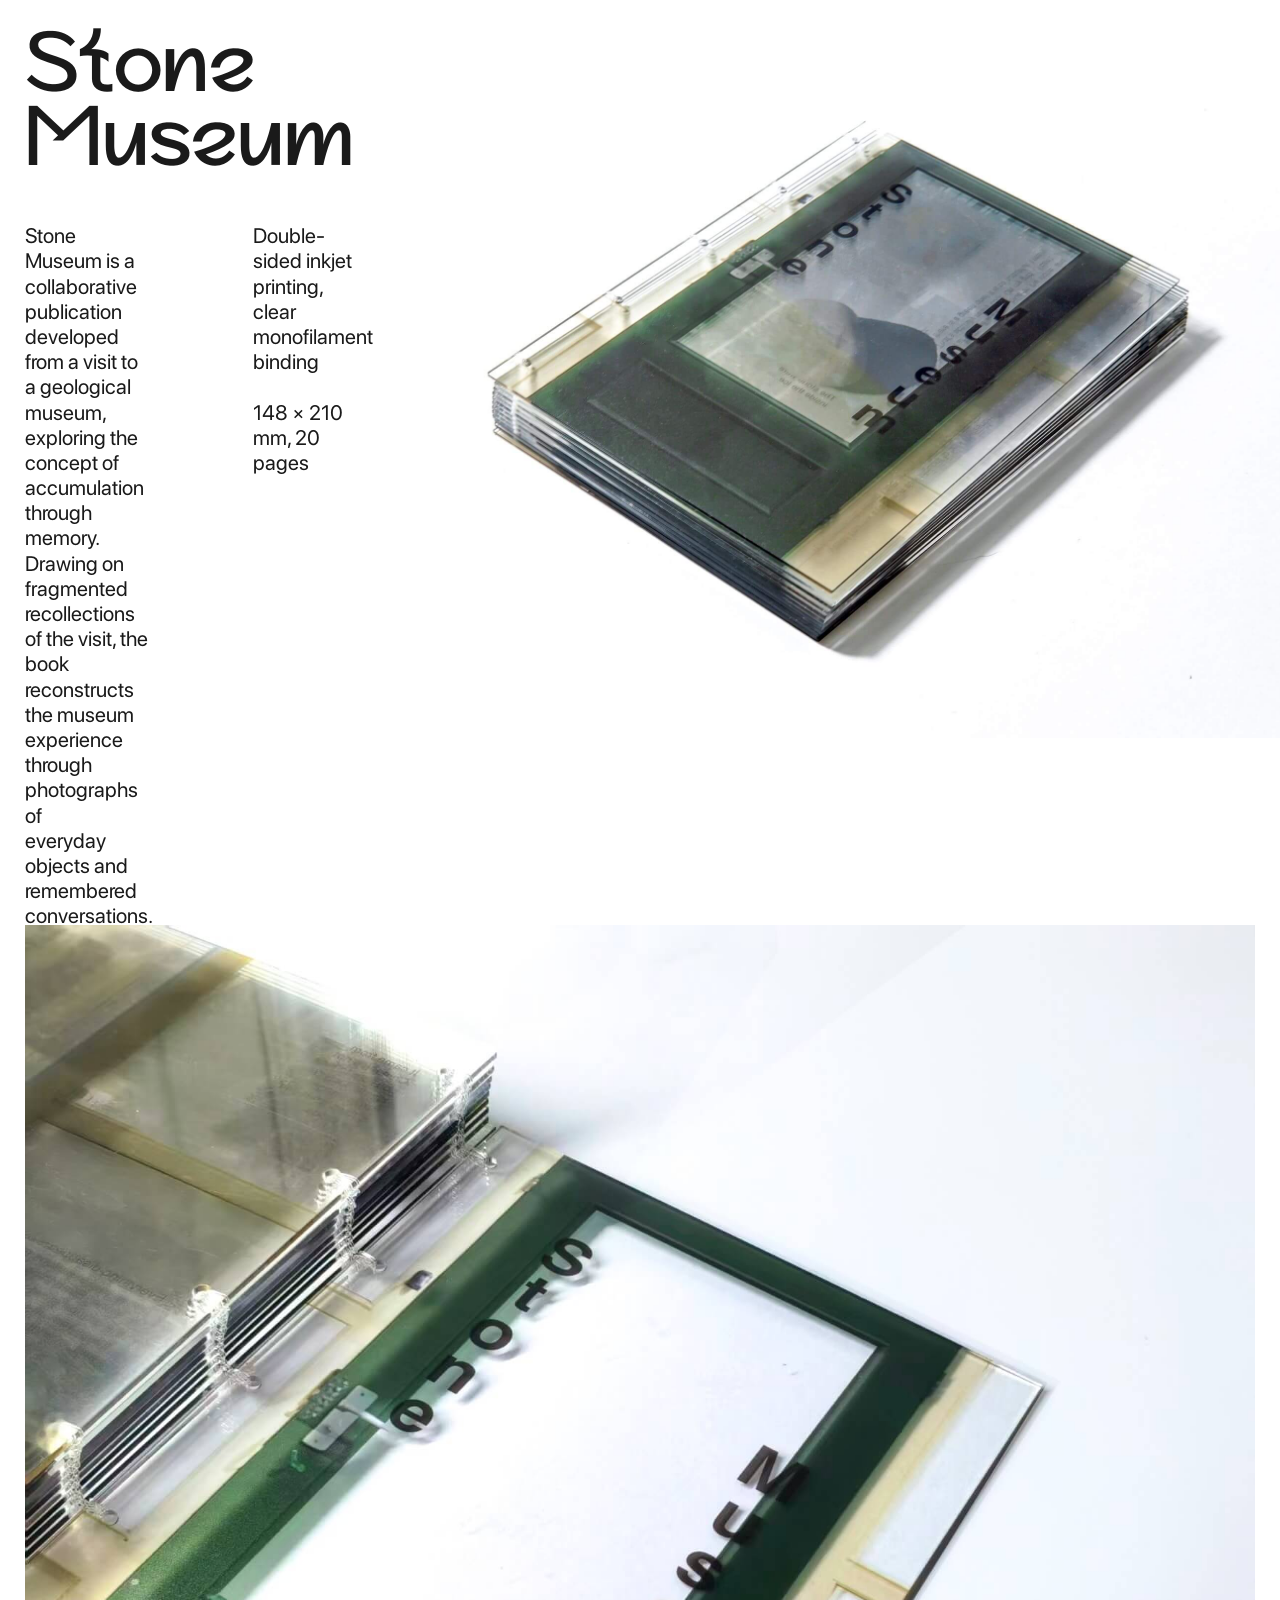
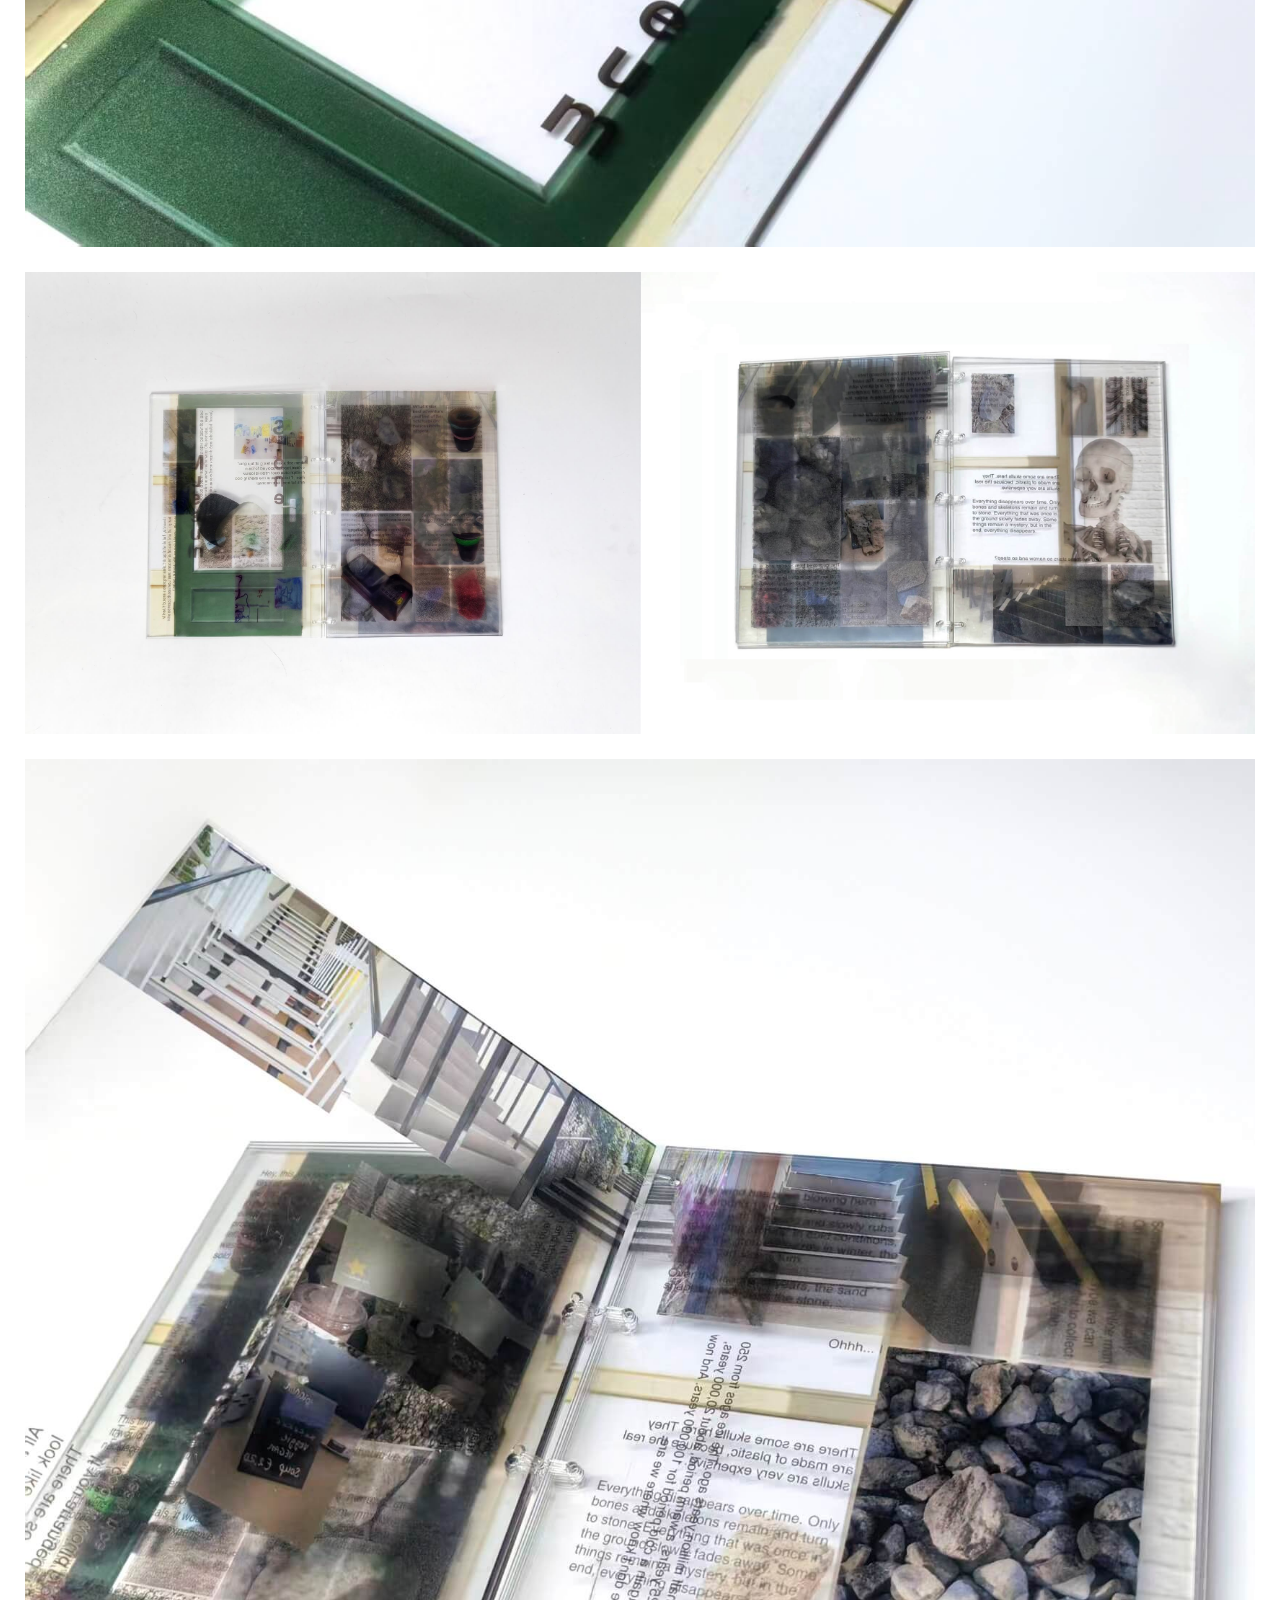
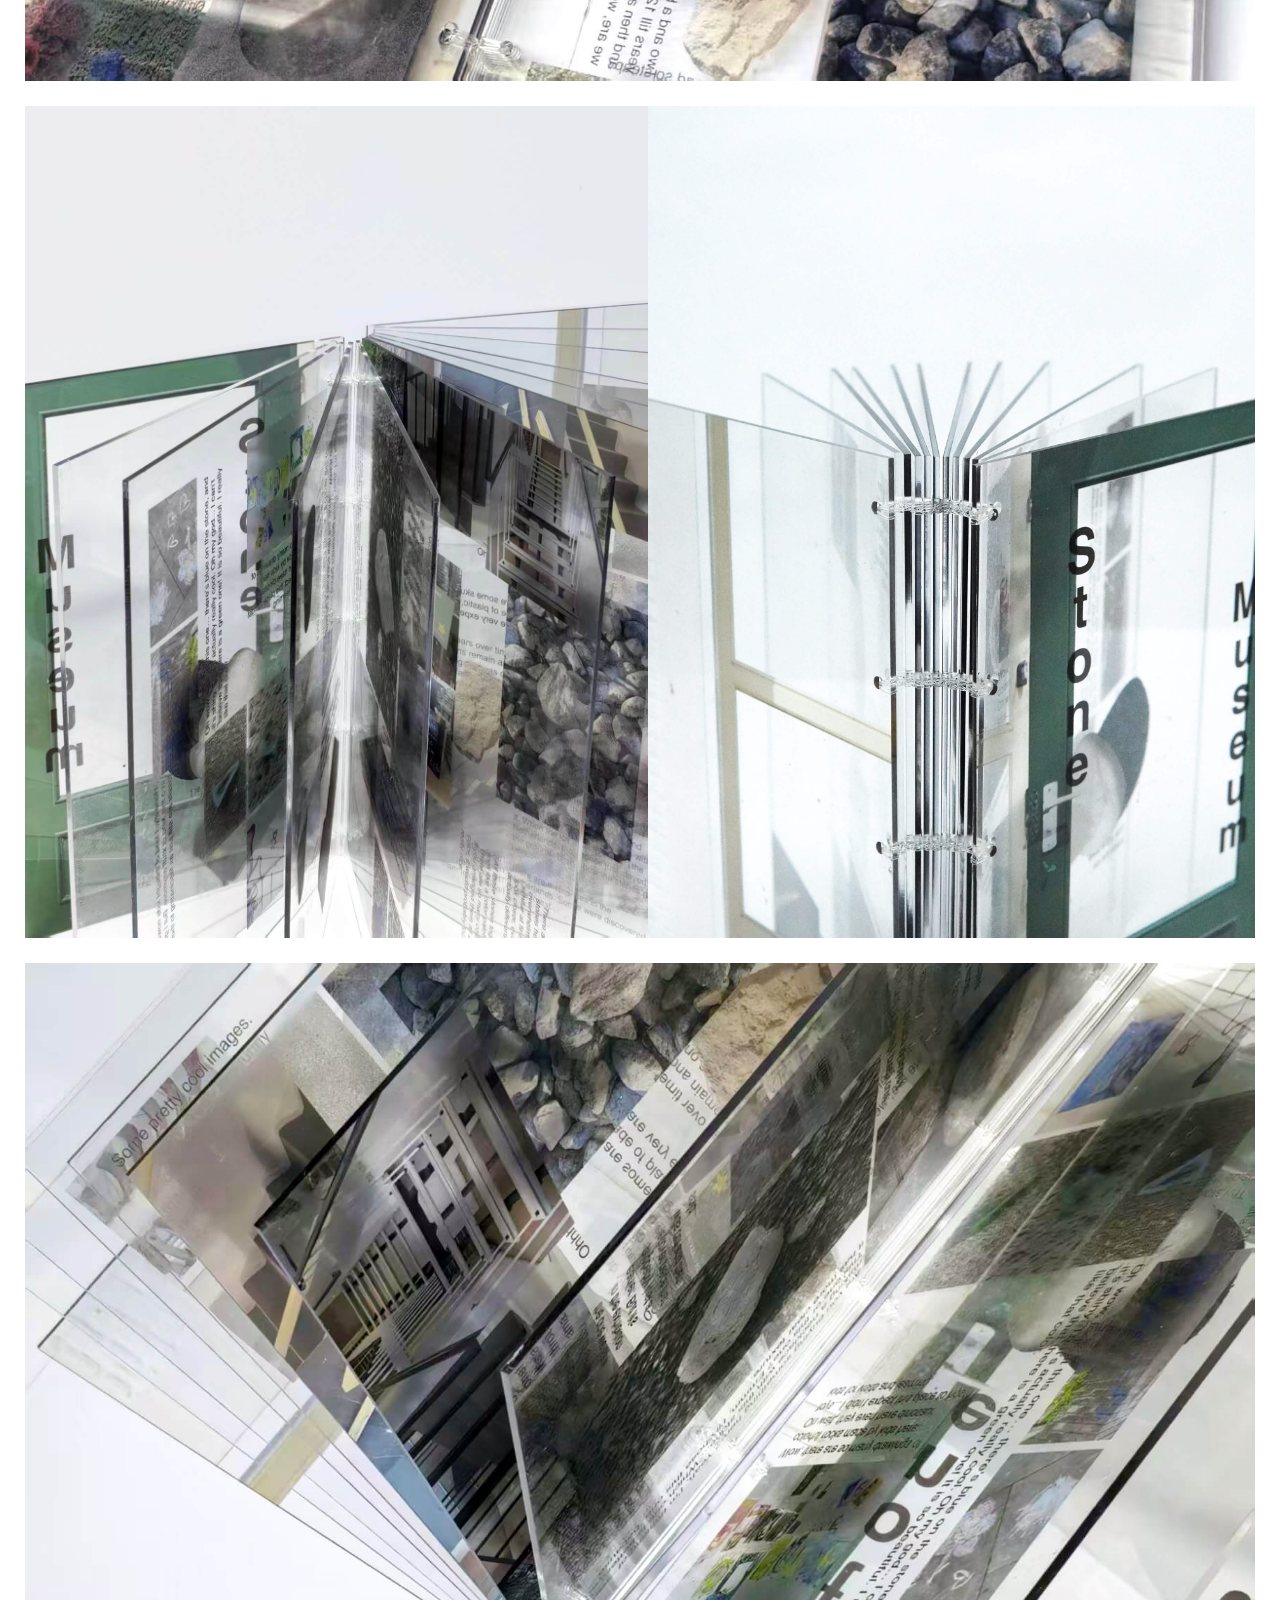
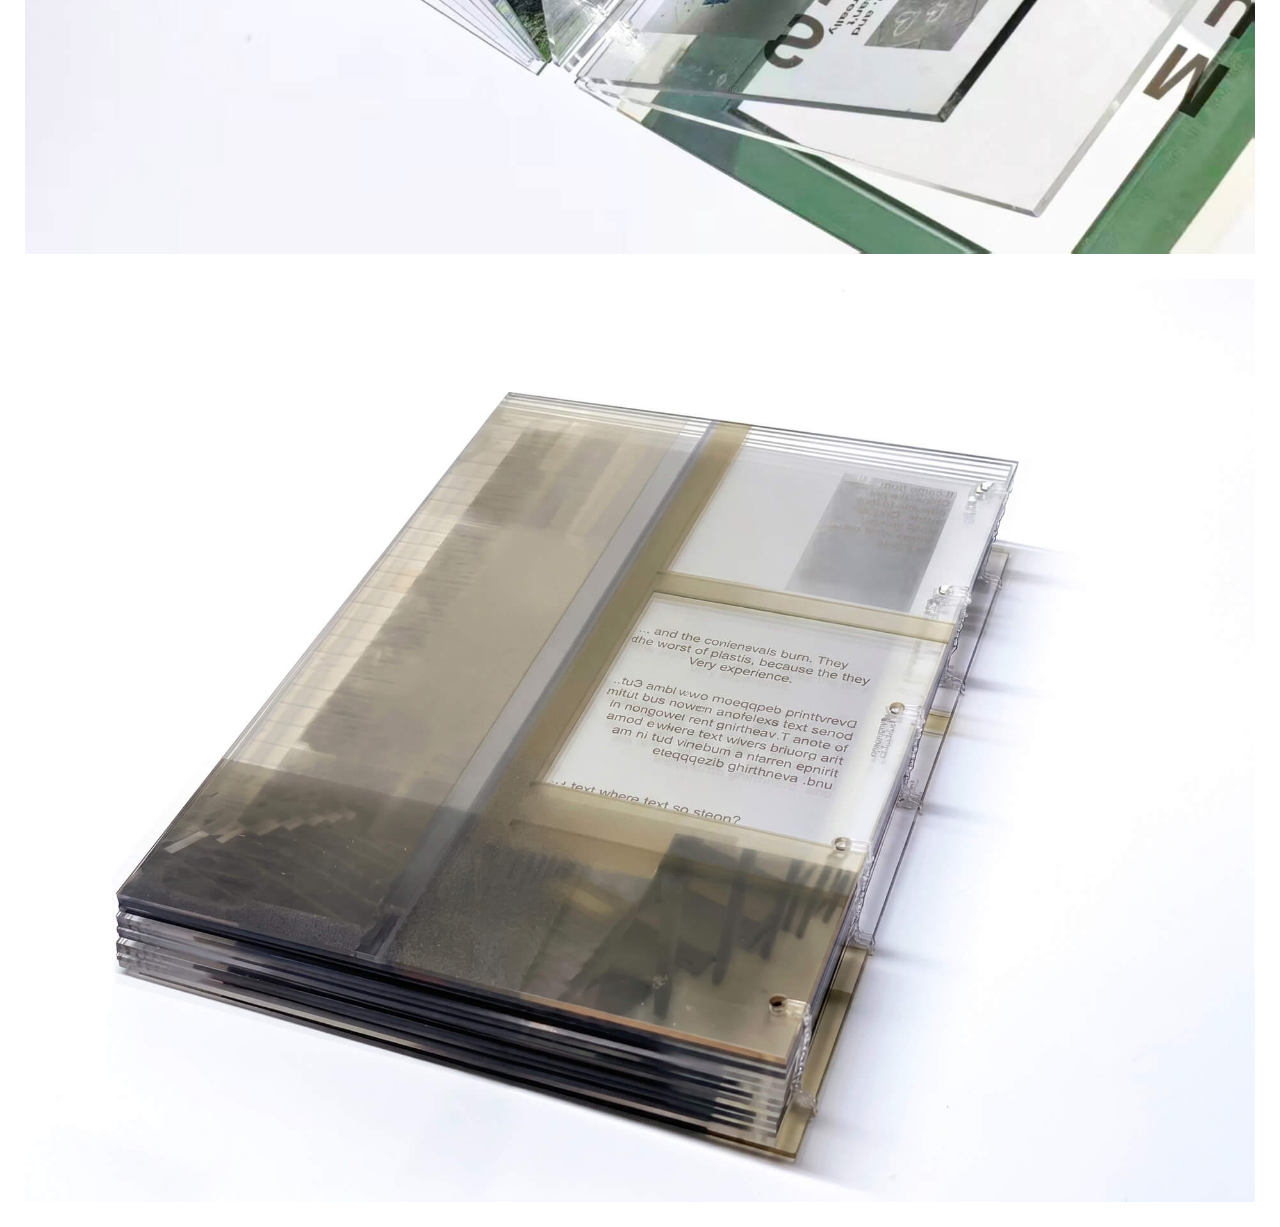
==== works-item.html @ 39dee66b "init" ====
<!DOCTYPE html>
<html lang="en">

<head>
	<meta charset="UTF-8">
	<meta name="viewport" content="width=device-width, initial-scale=1.0">
	<title>Xinyue Wan - Works Item</title>
	<link rel="stylesheet" href="styles/style.css">
	<link rel="stylesheet" href="styles/works-item.css">
</head>

<body class="work-item-page">
	<div class="work-item-info">
		<div class="work-item-top">
			<div class="work-item-main">
				<div class="work-item-name"></div>
				<div class="work-item-desc-row">
					<!-- 左侧描述 -->
					<div class="work-item-desc work-item-desc-left"></div>
					<!-- 右侧描述 -->
					<div class="work-item-desc work-item-desc-right"></div>
				</div>
			</div>
			<!-- 封面 -->
			<img class="work-item-cover" alt="">
		</div>
		<div class="work-item-meta">
			<div class="work-item-meta-spacer"></div>
			<!-- type -->
			<div class="work-item-type"></div>
			<!-- year -->
			<div class="work-item-year"></div>
		</div>
	</div>

	<div class="work-item-images"></div>

	<script>
		const workItemDataList = [
			{
				id: "stone-museum",
				name: "Stone Museum",
				type: "Publication",
				year: "2026",
				cover: "assets/images/stone_meseum/1-2.jpg",
				images: [
					["assets/images/stone_meseum/1-3.jpg"],
					["assets/images/stone_meseum/1-4.jpg", "assets/images/stone_meseum/1-5.jpg"],
					["assets/images/stone_meseum/1-6.jpg"],
					["assets/images/stone_meseum/1-1.jpg", "assets/images/stone_meseum/1-7.jpg"],
					["assets/images/stone_meseum/1-8.jpg"],
					["assets/images/stone_meseum/1-9.jpg"],
				],
				description: {
					left: `Stone Museum is a collaborative
publication developed from a visit to
a geological museum, exploring the
concept of accumulation through
memory. Drawing on fragmented
recollections of the visit, the book
reconstructs the museum
experience through photographs of
everyday objects and remembered
conversations.

The publication is made of
transparent acrylic sheets, allowing
images and texts from different
pages to overlap and accumulate. A
grid system structures the
composition, while the transparency
creates unexpected layers of
visibility and obstruction. This
interplay between order and
disorder reflects how fragments of
memory overlap and accumulate.`,
					right: `Double-sided inkjet printing,
clear monofilament binding

148 × 210 mm, 20 pages`
				}
			},
			{
				id: "writing-machines",
				name: "Writing Machines",
				type: "Publication",
				year: "2026",
				cover: "assets/images/Writing_Machines/2-2.jpg",
				images: [
					["assets/images/Writing_Machines/2-3.jpg"],
					["assets/images/Writing_Machines/2-4.jpg", "assets/images/Writing_Machines/2-5.jpg"],
					["assets/images/Writing_Machines/2-6.jpg"],
					["assets/images/Writing_Machines/2-7.jpg", "assets/images/Writing_Machines/2-8.jpg"],
					["assets/images/Writing_Machines/2-9.jpg"],
					["assets/images/Writing_Machines/2-1.jpg", "assets/images/Writing_Machines/2-10.jpg"],
				],
				description: {
					left: `Writing Machines is a publication
based on Tom McCarthy’s essay of
the same name, exploring the
shifting relationship between reality,
fiction, and reproduction. The
design draws on the perspective of
an open book viewed from an angle
on a table. This visual observation is
translated into the book’s
parallelogram form and typographic
layout, exploring the difference
between an object’s physical form
and how it is perceived.

The publication combines text with
selected photographs by Thomas
Demand, whose work examines the
relationship between constructed
images and reality. The content,
typography, and physical structure
explore how perception shapes our
understanding of what is real.`,
					right: `Digital printing,
Smyth-sewn binding

148 × 210 mm, 40 pages`
				}
			},
			{
				id: "notes",
				name: "Notes",
				type: "Publication",
				year: "2026",
				cover: "assets/images/notes/3-2.jpg",
				images: [
					["assets/images/notes/3-3.jpg"],
					["assets/images/notes/3-4.jpg", "assets/images/notes/3-5.jpg", "assets/images/notes/3-6.jpg"],
					["assets/images/notes/3-1.jpg"],
					["assets/images/notes/3-7.jpg", "assets/images/notes/3-8.jpg"],
				],
				description: {
					left: `Notes is a photographic publication
inspired by Counselling for Toads: A
Psychological Adventure, exploring
the character’s emotional changes
and psychological journey through
therapy. Through staged
photography, everyday objects, and
sticky notes, the book reconstructs
key moments from the story in a
personal, diary-like form.

Sticky notes appear throughout the
publication as fragments of
thoughts and conversations,
creating a sense of personal
reflection and everyday
record-keeping. Together, the
photographs and written elements
trace a gradual journey from
depression and self-criticism
towards self-awareness,
expression, and recovery.`,
					right: `Digital printing,
Adhesive binding

120 × 120 mm, 48 pages`
				}
			},
			{
				id: "fuhao",
				name: "、《》 ·",
				type: "Poster",
				year: "2025",
				cover: "assets/images/fuhao/4-1.jpg",
				images: [
					["assets/images/fuhao/4-2.jpg"],
					["assets/images/fuhao/4-4.jpg", "assets/images/fuhao/4-3.jpg"],
					["assets/images/fuhao/4-5.jpg"],
				],
				description: {
					left: `、《》 · is a series of three posters
based on my personal habit of
switching between Chinese and
English while typing. Focusing on
the listing comma（、）, book title
marks（《》）, and middle dot（·）,
the project explores how Chinese
punctuation marks can be used
within English text.

The posters translate this everyday
language switching into a visual
system. Red represents Chinese
and black represents English, while
mixed-language examples
demonstrate how each punctuation
mark functions in an English
context. Through examples, short
explanations, and a keyboard
language-switch symbol, the
posters visualise the movement
between two linguistic systems.`,
					right: `Inkjet printing,

594 × 841 mm, set of 3`
				}
			},
			{
				id: "pane2k",
				name: "PANE2K",
				type: "Type Design",
				year: "2026",
				cover: "assets/images/PANE2K/5-2.jpg",
				images: [
					["assets/images/PANE2K/5-1.jpg"],
					["assets/images/PANE2K/5-3.jpg", "assets/images/PANE2K/5-4.jpg"],
					["assets/images/PANE2K/5-5.jpg"],
					["assets/images/PANE2K/5-6.png"],
					["assets/images/PANE2K/PANE2K.mp4"]
				],
				description: {
					left: `PANE2K is an experimental modular
typeface inspired by the concrete
window screens from my childhood.
Drawing on their geometric patterns
and structures, the project develops
a type system built from square
modules within rectangular frames.
Each letter is constructed according
to its symmetry, using reflection and
rotation, while the letterforms
emerge through negative space,
echoing the effect of light passing
through the original screens.

Frosted acrylic blocks imitate brick
construction, allowing the
letterforms to be assembled and
rearranged through play. An
animation illustrates the
development of the typeface, from
its architectural inspiration to the
final design.`,
					right: `Glyphs 3, After Effects
Frosted Acrylic

36 acrylic blocks: 12 × 12 cm,
12 × 24 cm, 24 × 24 cm
Animation: 52 seconds`
				}
			},
			{
				id: "written-remains",
				name: "Written Remains",
				type: "Mixed Media",
				year: "2026",
				cover: "assets/images/Written_Remains/6-2.jpg",
				images: [
					["assets/images/Written_Remains/6-1.jpg"],
					["assets/images/Written_Remains/6-3.jpg", "assets/images/Written_Remains/6-4.jpg"],
					["assets/images/Written_Remains/6-5.jpg"],
					["assets/images/Written_Remains/6-6.jpg"],
				],
				description: {
					left: `Written Remains explores the
physical and sensory qualities of
handwriting in an age of digital
communication. While digital text
can be easily copied and
standardised, handwriting
preserves individual traces of
movement, time, and effort. The
project examines these marks as
records of human presence and the
physical act of writing.

Through laser engraving, hand
engraving, and material
experiments, these traces are
translated into four acrylic panels.
<div id="sound">Sound</div> and scent further extend the
sensory experience of writing. The
work functions as a time capsule,
preserving the physical marks and
sensations of handwriting in an
increasingly digital world.`,
					right: `Laser Engraving, Hand
Engraving, Sound Recording

Acrylic, Graphite Powder, Ink,
Paper Fragments

297 × 210mm, set of 4`
				}
			}
		]
		// 根据 URL 中的 id 渲染对应作品信息
		const id = new URLSearchParams(location.search).get("id");
		const workItem = workItemDataList.find((item) => item.id == id) || workItemDataList[0];

		let winDom = document.querySelector(".work-item-name");
		winDom.textContent = workItem.name;
		if (id == "fuhao") {
			winDom.style.lineHeight = "1";
			winDom.style.fontFamily = "PingFang SC";
		}

		let wicDom = document.querySelector(".work-item-cover");
		wicDom.src = workItem.cover;
		wicDom.alt = workItem.name;

		document.querySelector(".work-item-type").textContent = workItem.type;
		document.querySelector(".work-item-year").textContent = workItem.year;
		document.querySelector(".work-item-desc-left").innerHTML = workItem.description.left;
		document.querySelector(".work-item-desc-right").innerHTML = workItem.description.right;
		document.title = `Xinyue Wan - ${workItem.name}`;

		// 按 images 数组逐行渲染图片/视频
		const imagesDom = document.querySelector(".work-item-images");
		workItem.images.forEach((row) => {
			const rowDom = document.createElement("div");
			rowDom.className = "work-item-image-row";
			const isSingle = row.length === 1;
			rowDom.classList.add(isSingle ? "single" : "multi");

			row.forEach((src) => {
				const isVideo = /\.(mp4|mov|webm)$/i.test(src);
				const mediaDom = document.createElement(isVideo ? "video" : "img");

				if (isVideo) {
					mediaDom.src = src;
					mediaDom.autoplay = true;
					mediaDom.loop = true;
					mediaDom.muted = true;
					mediaDom.playsInline = true;
					// 点击切换暂停/播放
					mediaDom.addEventListener("click", () => {
						if (mediaDom.paused) {
							mediaDom.play();
						} else {
							mediaDom.pause();
						}
					});
				} else {
					mediaDom.alt = workItem.name;
					if (!isSingle) {
						// 等高排列：按宽高比分配宽度
						mediaDom.addEventListener("load", () => {
							mediaDom.style.flexGrow = mediaDom.naturalWidth / mediaDom.naturalHeight;
						});
					}
					mediaDom.src = src;
				}

				rowDom.appendChild(mediaDom);
			});

			imagesDom.appendChild(rowDom);
		});

		// 点击 #sound 播放/暂停音频
		const soundDom = document.querySelector("#sound");
		if (soundDom) {
			const soundAudio = new Audio("assets/images/Written_Remains/sound.m4a");
			soundDom.addEventListener("click", () => {
				if (soundAudio.paused) {
					soundAudio.play();
				} else {
					soundAudio.pause();
				}
			});
		}
	</script>
</body>

</html>
---- styles/style.css ----
@font-face {
  font-family: "Gebuk";
  src: url("../assets/fonts/gebuk-regular.otf") format("opentype");
  font-display: swap;
}

@font-face {
  font-family: "PingFang SC";
  src: url("../assets/fonts/PingFang/PingFangSC-Regular.otf") format("opentype");
  font-display: swap;
}

@font-face {
  font-family: "SF Pro";
  src: url("../assets/fonts/SfproRegular.OTF") format("opentype");
  font-display: swap;
}

* {
  margin: 0;
  padding: 0;
  box-sizing: border-box;
}

a {
  color: rgb(26, 26, 26);
  text-decoration: none;
}

a:hover {
  color: rgb(179, 179, 179);
  cursor: pointer;
}

body {
  font-family: "SF Pro", "PingFang SC", sans-serif;
  font-size: 21px;
  line-height: 25.2px;
  color: rgb(26, 26, 26);
}

.container {
  height: 100vh;
  display: flex;
  flex-direction: column;
  align-items: flex-start;
  justify-content: space-between;
  padding: 25px;
}

header {
  display: flex;
  align-items: flex-start;
  width: 100%;
  font-family: "Gebuk";
}

.name {
  font-size: 110px;
  line-height: 0.7;
  width: 44%;
  font-family: "Gebuk";
}
---- styles/works-item.css ----
.work-item-page {
  padding: 25px;
}

.work-item-info {
  height: 100vh;
  padding-bottom: 25px;
  display: flex;
  flex-direction: column;
}

.work-item-top {
  display: flex;
  flex: 1;
  align-items: flex-start;
}

.work-item-main {
  flex: 1;
}

.work-item-desc-row {
  display: flex;
}

.work-item-desc-left {
  margin-right: 100px;
}

.work-item-cover {
  width: 950px;
}

.work-item-meta {
  display: flex;
}

.work-item-meta-spacer {
  width: 50%;
}

.work-item-type {
  flex: 1;
}

.work-item-name {
  font-family: "Gebuk";
  font-size: 95px;
  line-height: 0.78;
  margin-bottom: 50px;
}

/* 保留 description 字符串中的换行 */
.work-item-desc {
  white-space: pre-line;
}

/* 作品图集：每个数组为一行，行间距 25px */
.work-item-images {
  display: flex;
  flex-direction: column;
  gap: 25px;
}

.work-item-image-row {
  display: flex;
  align-items: flex-start;
}

.work-item-image-row img,
.work-item-image-row video {
  display: block;
}

/* 单张图片或视频：占满宽度，高度按原始比例 */
.work-item-image-row.single>img,
.work-item-image-row.single>video {
  width: 100%;
  height: auto;
}

/* 多张图片：flex-grow 由脚本设为宽高比，实现等高、按比例铺满整行且无间隙 */
.work-item-image-row.multi>img {
  flex-basis: 0;
  flex-grow: 1;
  flex-shrink: 1;
  min-width: 0;
  height: auto;
}

#sound {
  display: inline-block;
  transition: transform 0.3s ease;
}

#sound:hover {
  color: rgb(179, 179, 179);
  cursor: pointer;
  transform: rotate(-10deg);
  text-decoration: underline;
}

.work-item-image-row video {
  cursor: pointer;
}
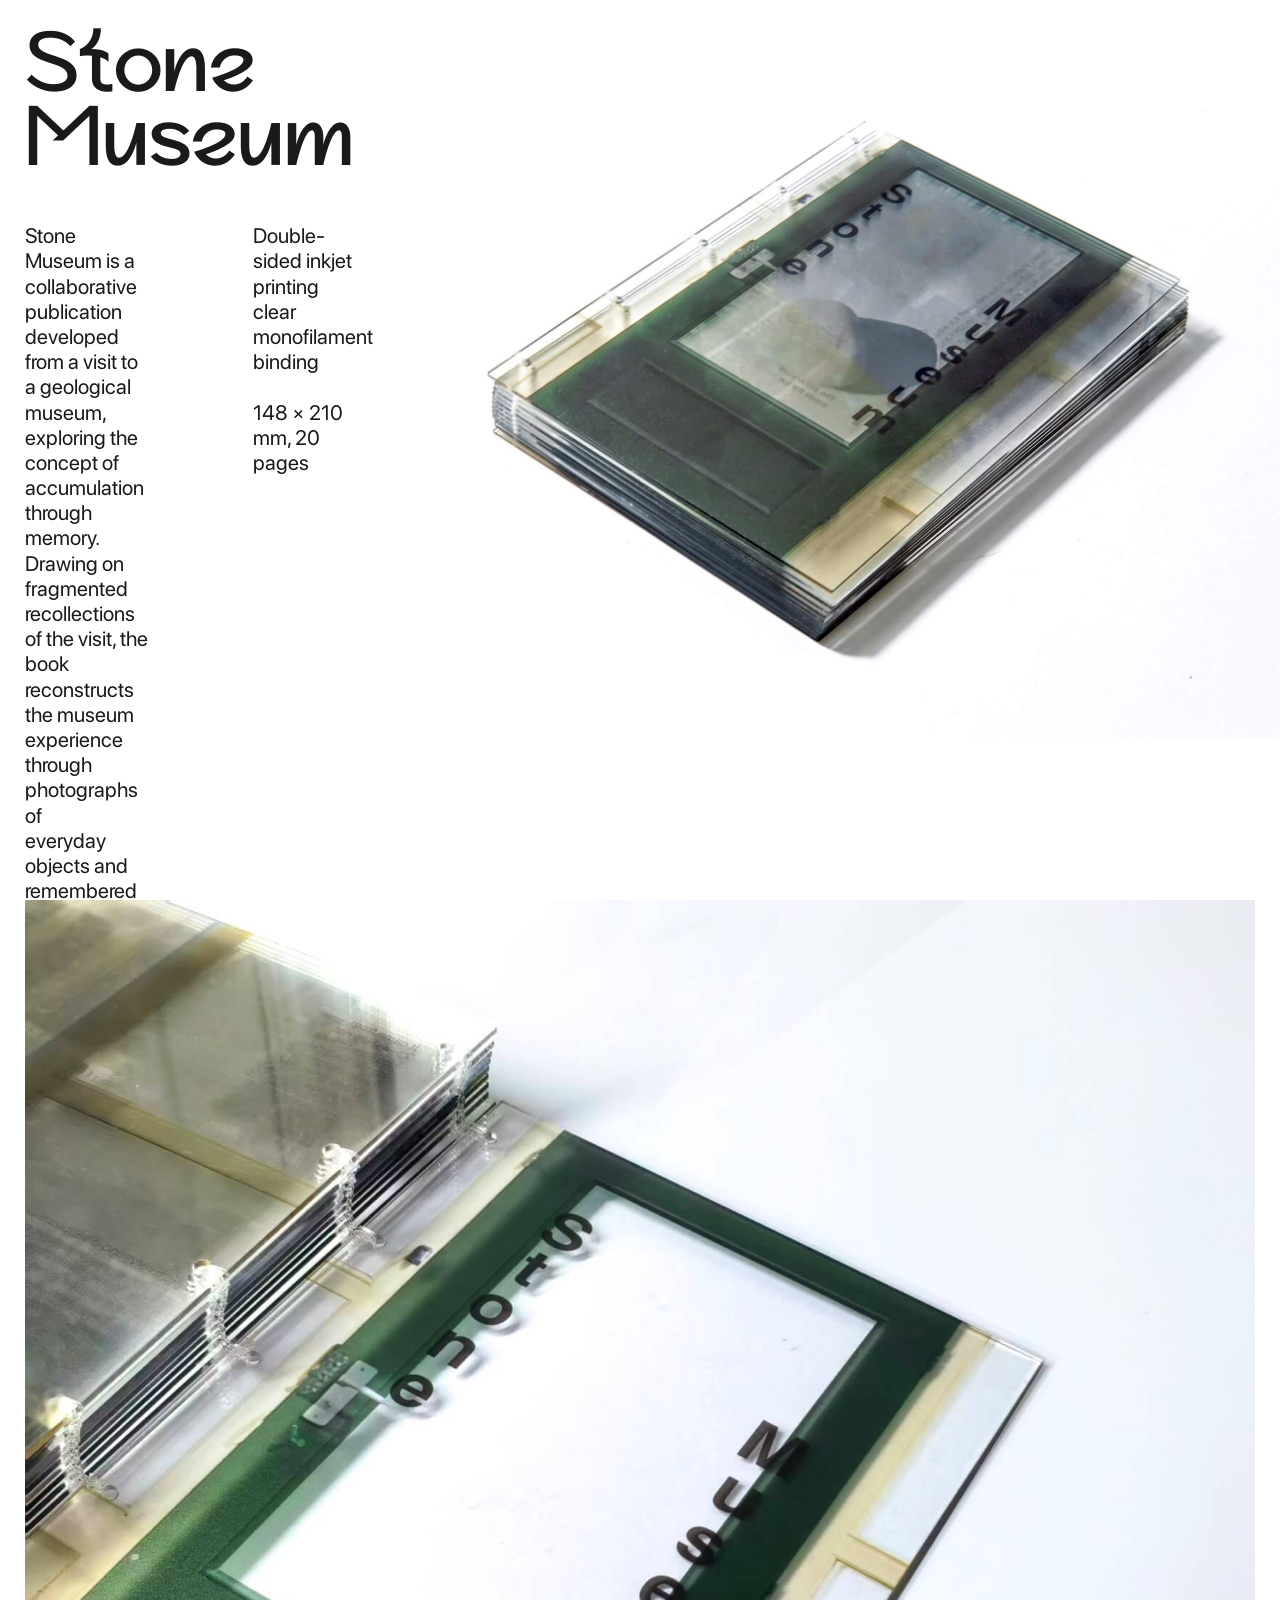
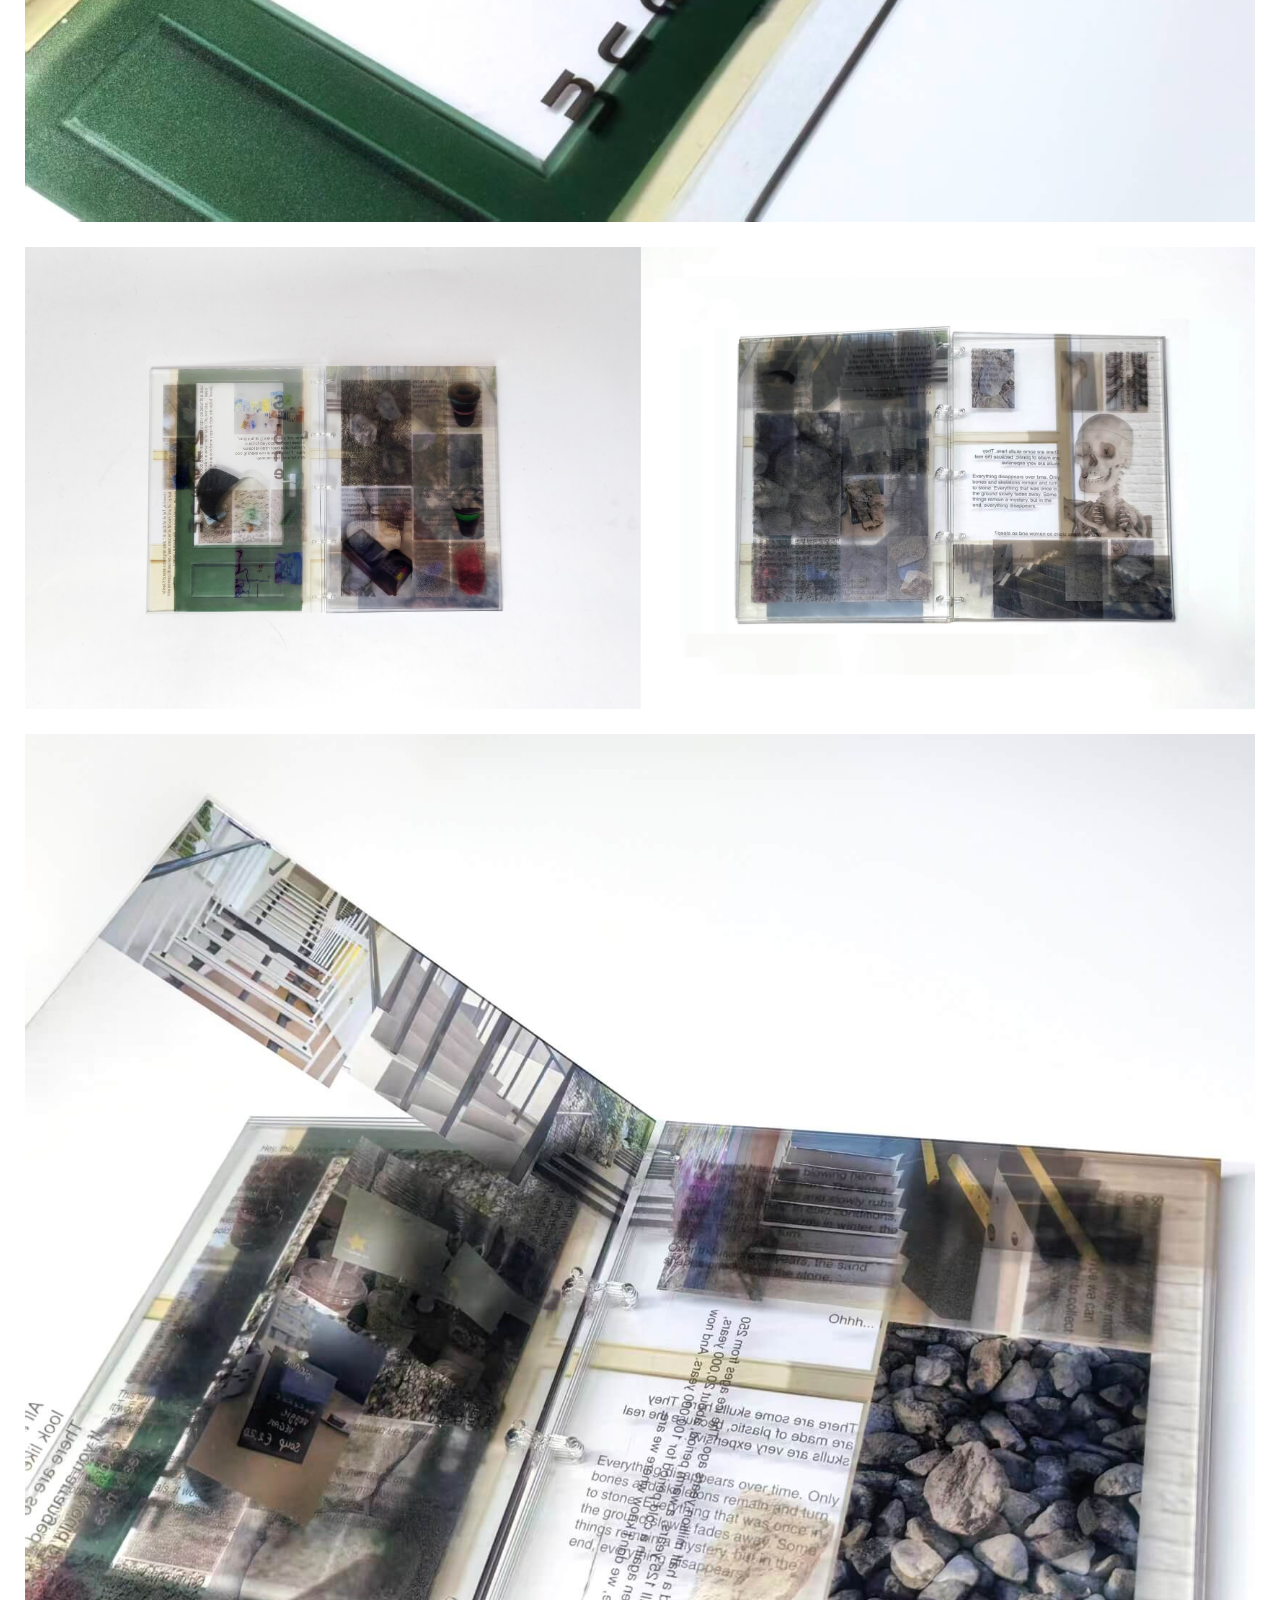
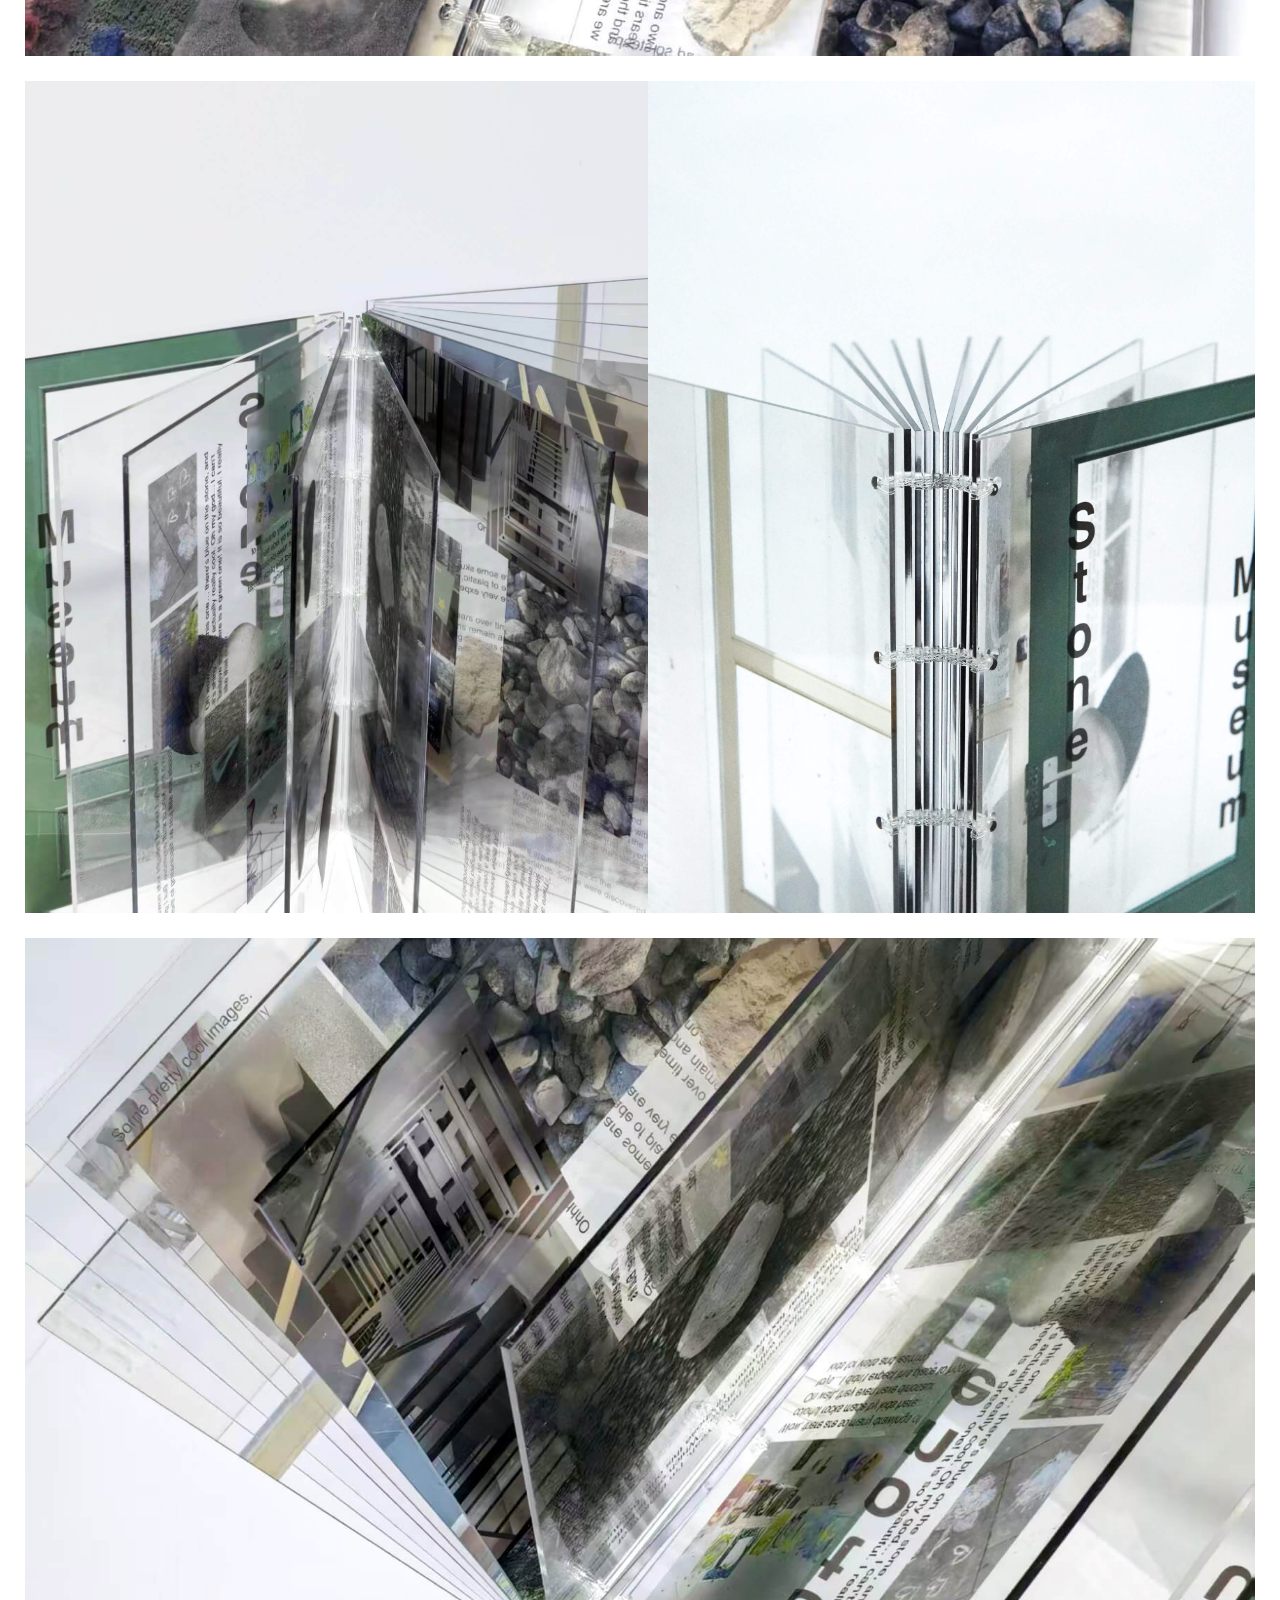
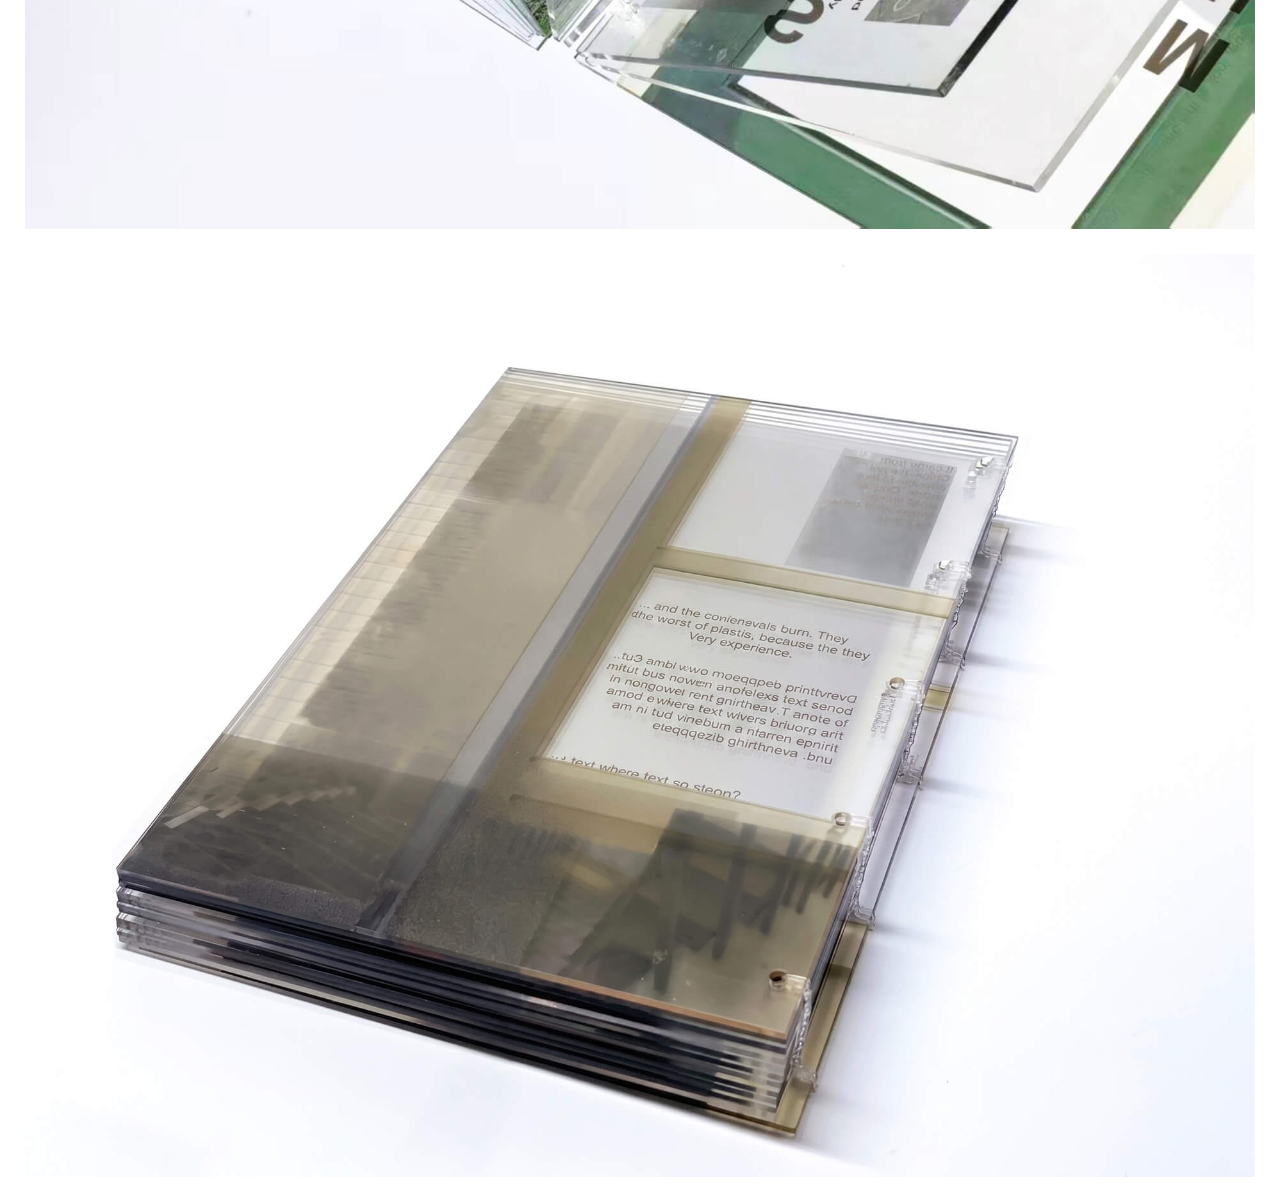
==== commit 518b82a2: "1" ====
--- a/works-item.html
+++ b/works-item.html
@@ -74,7 +74,7 @@
 interplay between order and
 disorder reflects how fragments of
 memory overlap and accumulate.`,
-					right: `Double-sided inkjet printing,
+					right: `Double-sided inkjet printing
 clear monofilament binding
 
 148 × 210 mm, 20 pages`
@@ -117,7 +117,7 @@
 typography, and physical structure
 explore how perception shapes our
 understanding of what is real.`,
-					right: `Digital printing,
+					right: `Digital printing
 Smyth-sewn binding
 
 148 × 210 mm, 40 pages`
@@ -158,7 +158,7 @@
 depression and self-criticism
 towards self-awareness,
 expression, and recovery.`,
-					right: `Digital printing,
+					right: `Digital printing
 Adhesive binding
 
 120 × 120 mm, 48 pages`
@@ -198,7 +198,7 @@
 language-switch symbol, the
 posters visualise the movement
 between two linguistic systems.`,
-					right: `Inkjet printing,
+					right: `Inkjet printing
 
 594 × 841 mm, set of 3`
 				}
@@ -214,7 +214,7 @@
 					["assets/images/PANE2K/5-3.jpg", "assets/images/PANE2K/5-4.jpg"],
 					["assets/images/PANE2K/5-5.jpg"],
 					["assets/images/PANE2K/5-6.png"],
-					["assets/images/PANE2K/PANE2K.mp4"]
+					["https://player.vimeo.com/video/1195164207?h=a60b1e4dc5"]
 				],
 				description: {
 					left: `PANE2K is an experimental modular
@@ -322,10 +322,21 @@
 			rowDom.classList.add(isSingle ? "single" : "multi");
 
 			row.forEach((src) => {
+				const isVimeo = /player\.vimeo\.com/i.test(src);
 				const isVideo = /\.(mp4|mov|webm)$/i.test(src);
-				const mediaDom = document.createElement(isVideo ? "video" : "img");
-
-				if (isVideo) {
+				let mediaDom;
+
+				if (isVimeo) {
+					// Vimeo 播放器
+					mediaDom = document.createElement("iframe");
+					mediaDom.src = src;
+					mediaDom.title = workItem.name;
+					mediaDom.frameBorder = "0";
+					mediaDom.referrerPolicy = "strict-origin-when-cross-origin";
+					mediaDom.allow = "autoplay; fullscreen; picture-in-picture; clipboard-write; encrypted-media; web-share";
+					mediaDom.allowFullscreen = true;
+				} else if (isVideo) {
+					mediaDom = document.createElement("video");
 					mediaDom.src = src;
 					mediaDom.autoplay = true;
 					mediaDom.loop = true;
@@ -340,6 +351,7 @@
 						}
 					});
 				} else {
+					mediaDom = document.createElement("img");
 					mediaDom.alt = workItem.name;
 					if (!isSingle) {
 						// 等高排列：按宽高比分配宽度
--- a/styles/works-item.css
+++ b/styles/works-item.css
@@ -3,8 +3,7 @@
 }
 
 .work-item-info {
-  height: 100vh;
-  padding-bottom: 25px;
+  height: calc(100vh - 50px);
   display: flex;
   flex-direction: column;
 }
@@ -60,6 +59,7 @@
   display: flex;
   flex-direction: column;
   gap: 25px;
+  margin-top: 25px;
 }
 
 .work-item-image-row {
@@ -79,6 +79,14 @@
   height: auto;
 }
 
+/* Vimeo 播放器：占满宽度，按 16:9 比例自适应高度 */
+.work-item-image-row.single>iframe {
+  width: 100%;
+  aspect-ratio: 16 / 9;
+  border: 0;
+  display: block;
+}
+
 /* 多张图片：flex-grow 由脚本设为宽高比，实现等高、按比例铺满整行且无间隙 */
 .work-item-image-row.multi>img {
   flex-basis: 0;
@@ -91,13 +99,13 @@
 #sound {
   display: inline-block;
   transition: transform 0.3s ease;
+  text-decoration: underline;
 }
 
 #sound:hover {
   color: rgb(179, 179, 179);
   cursor: pointer;
   transform: rotate(-10deg);
-  text-decoration: underline;
 }
 
 .work-item-image-row video {
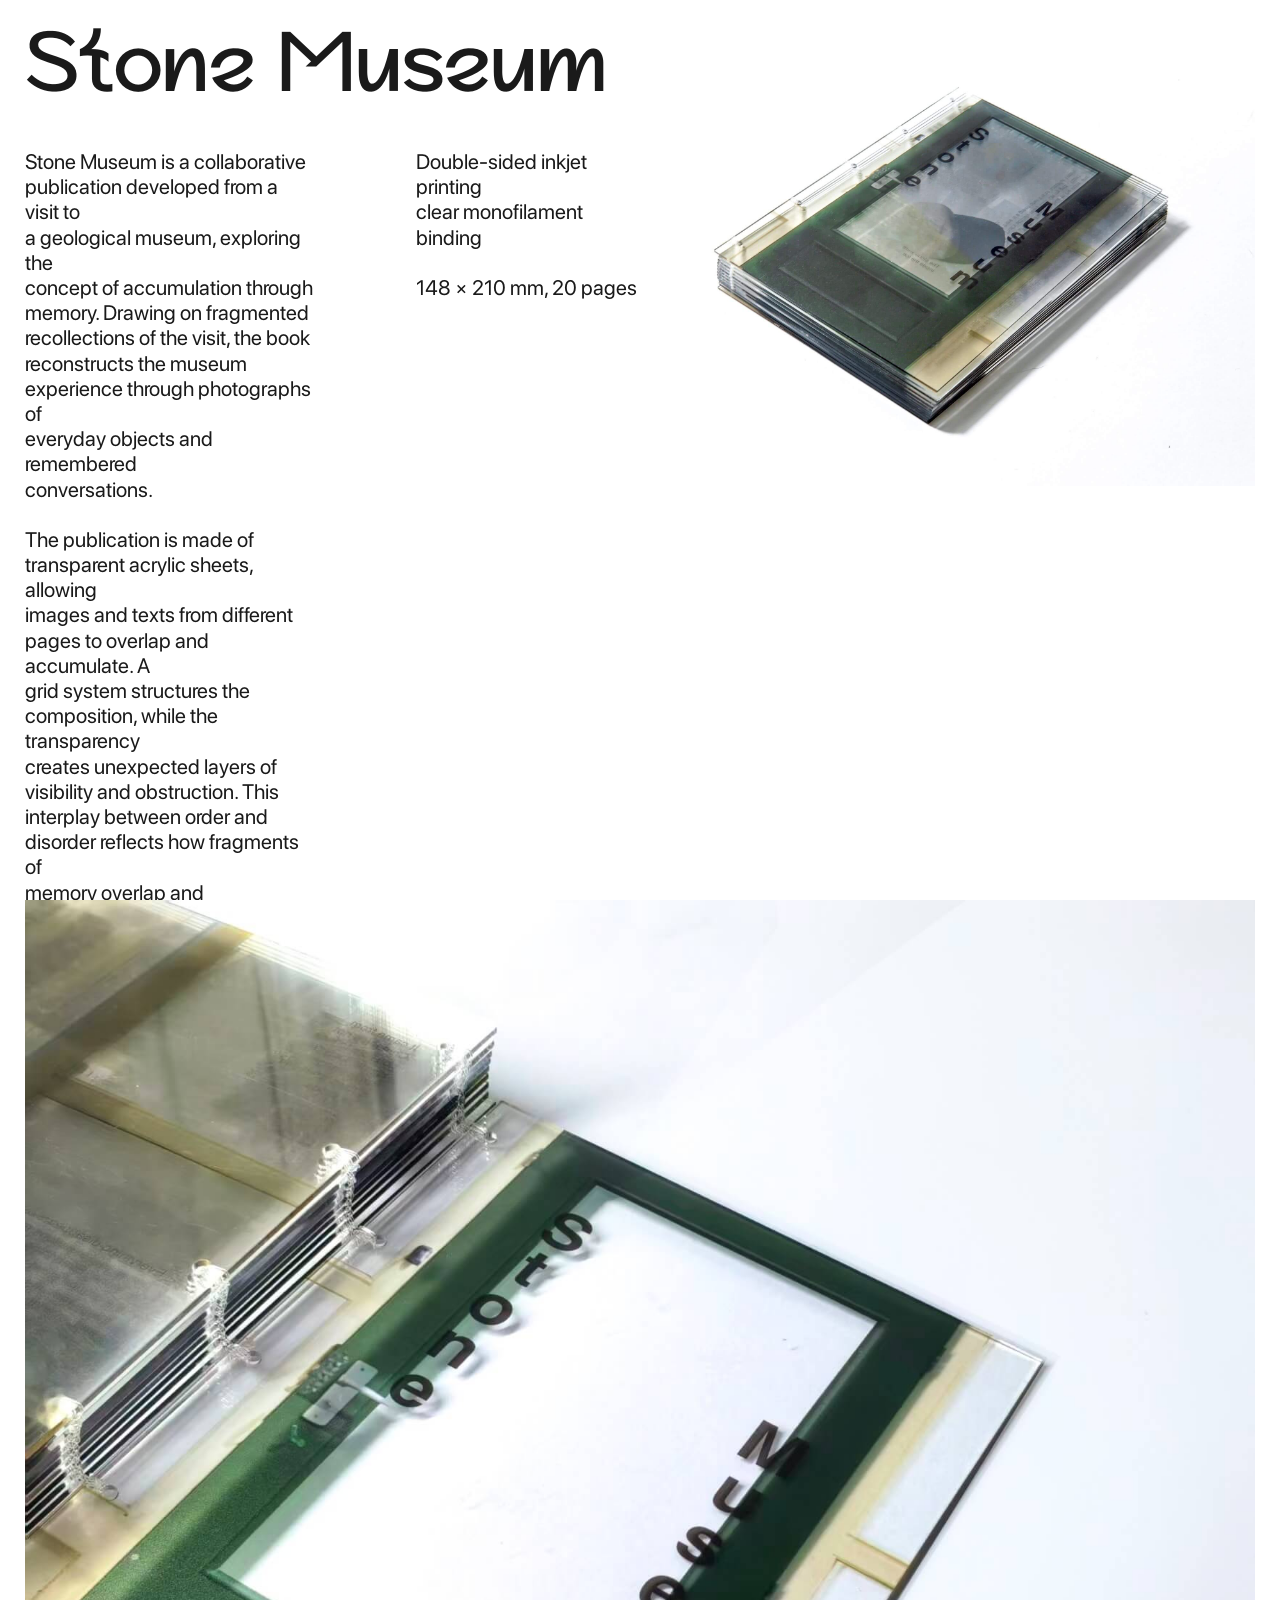
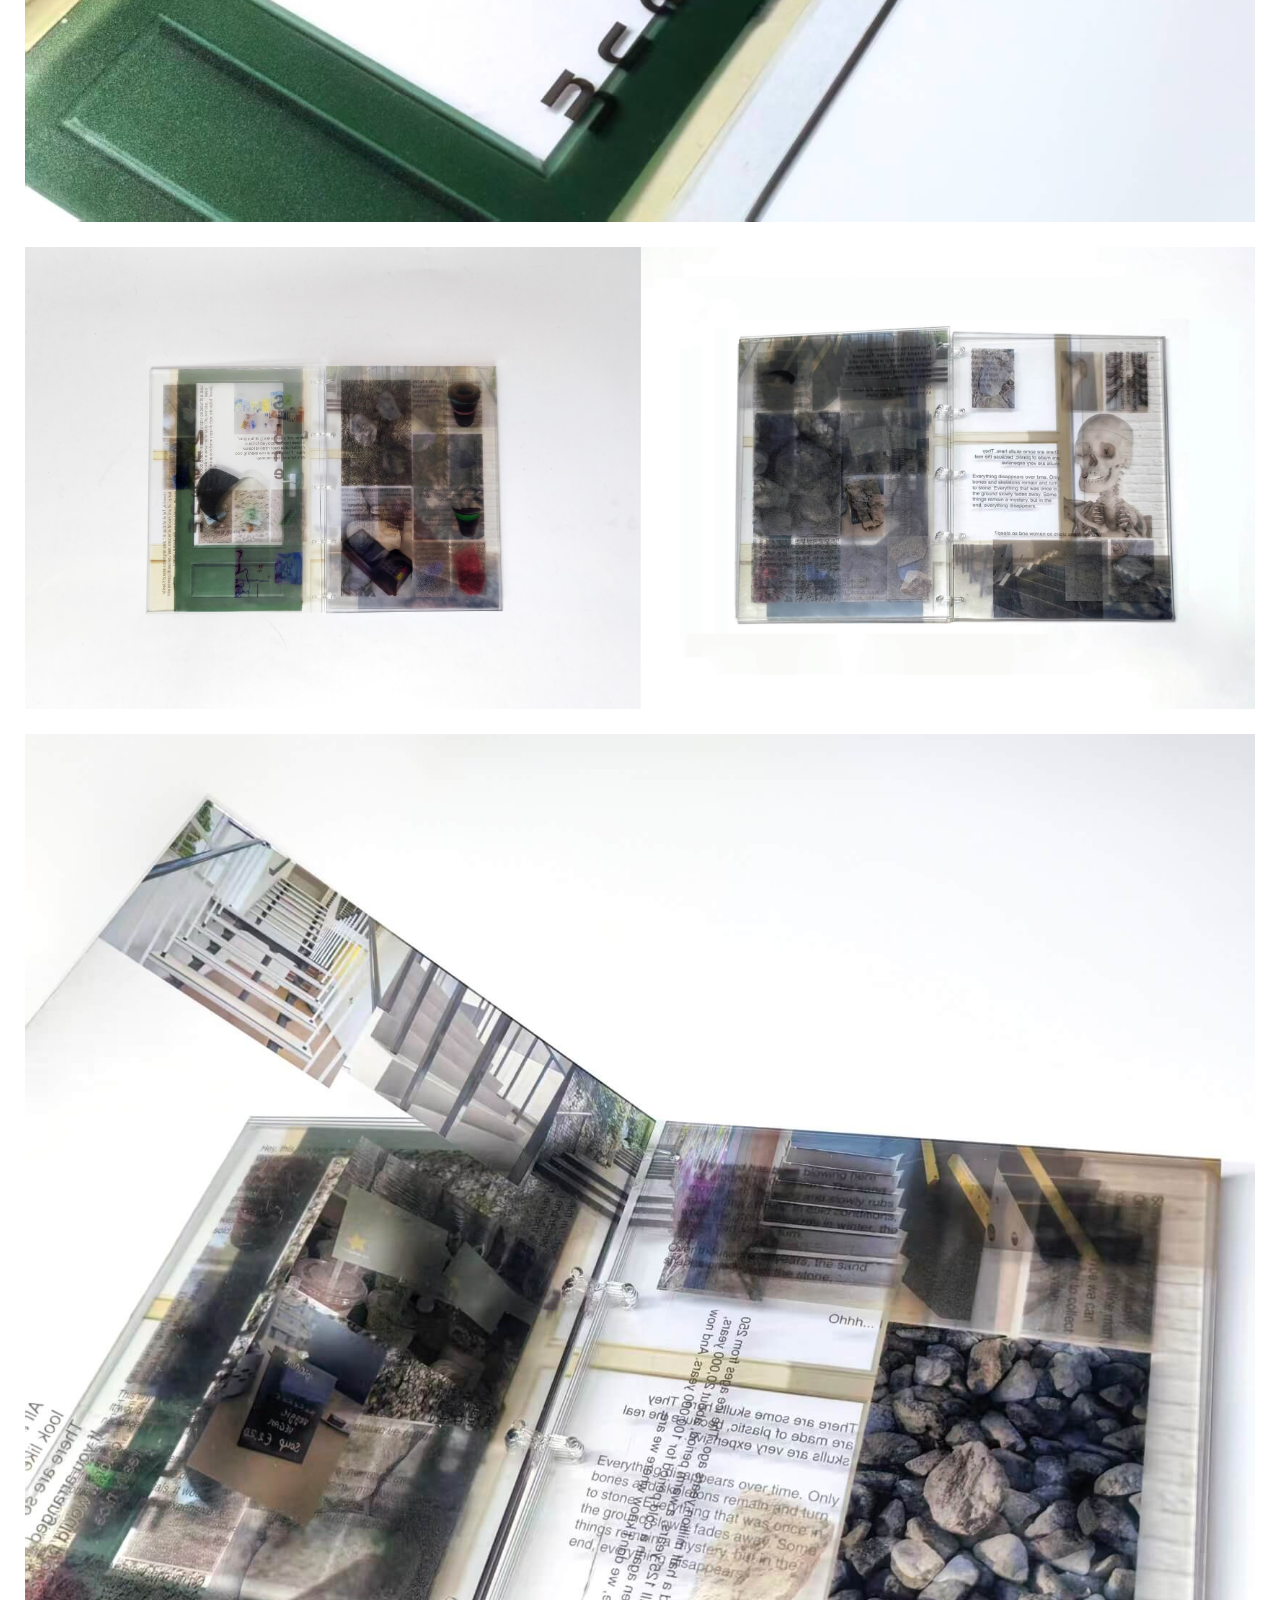
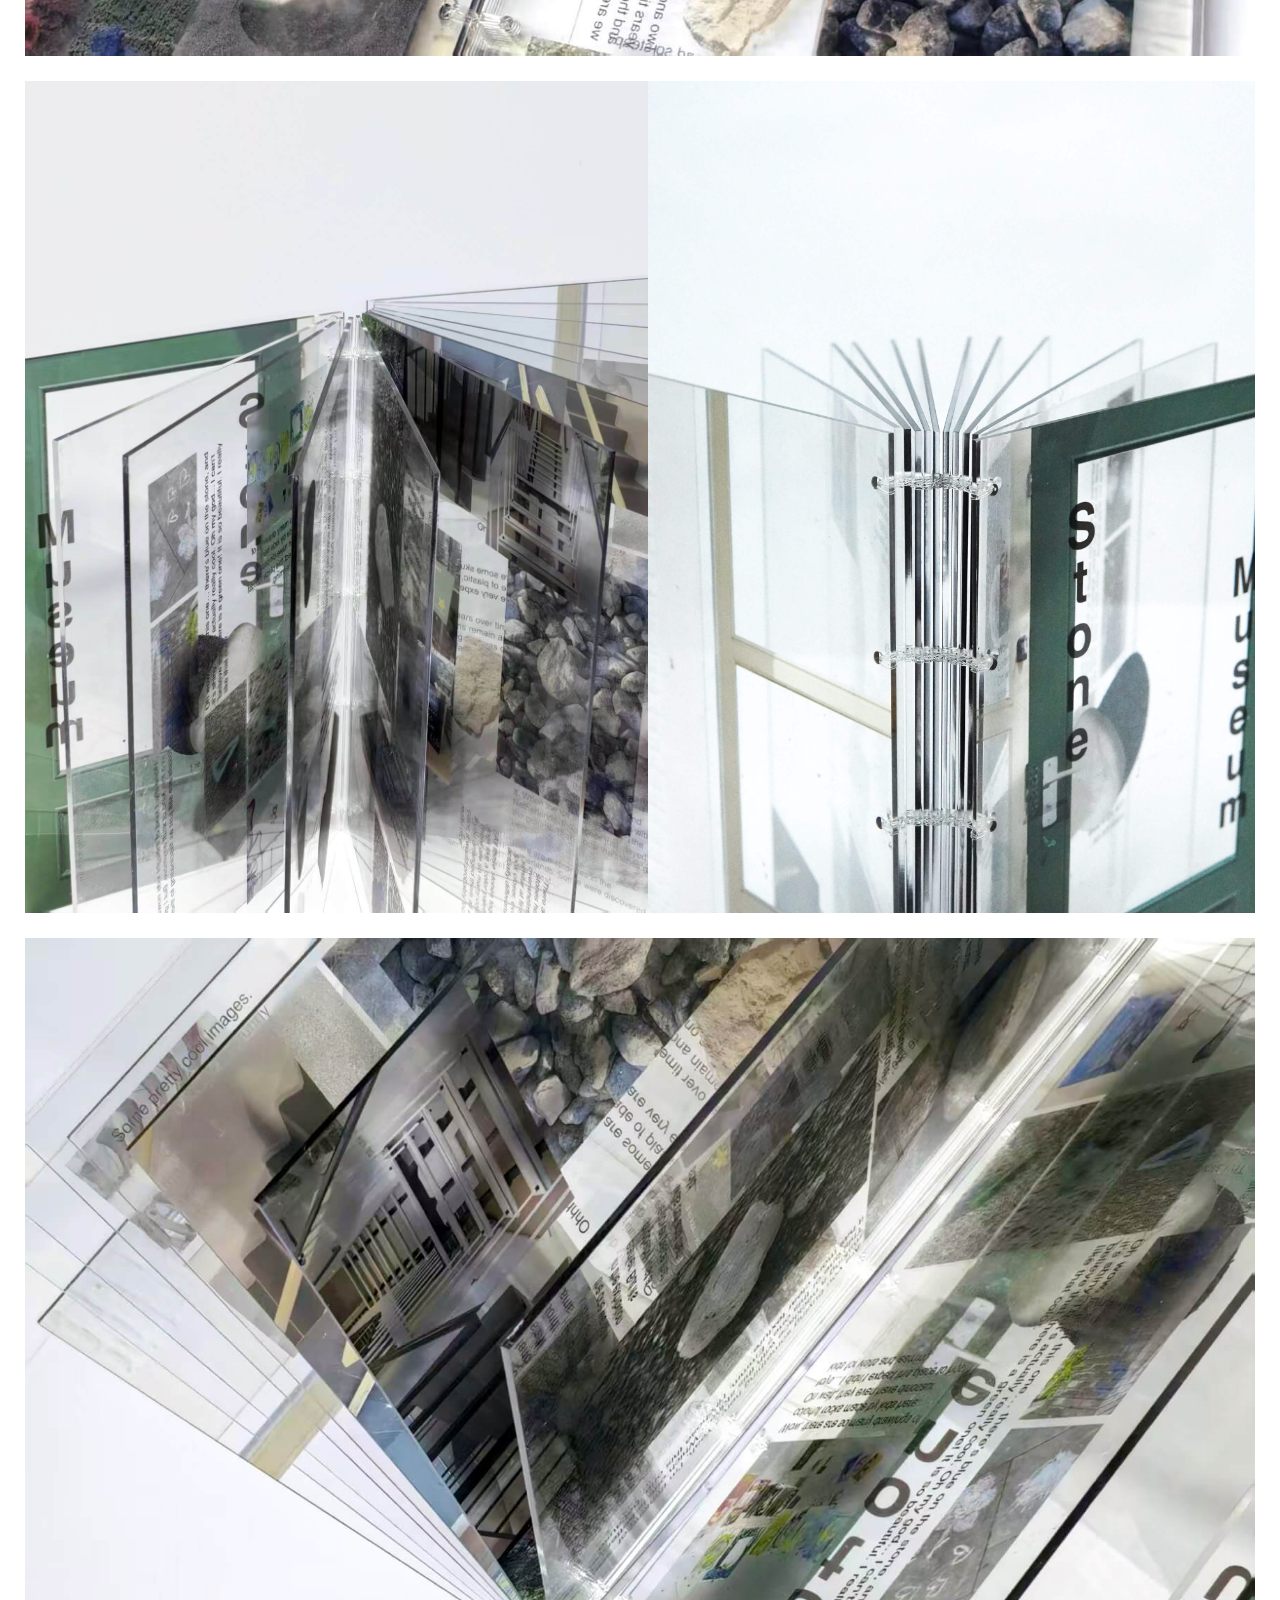
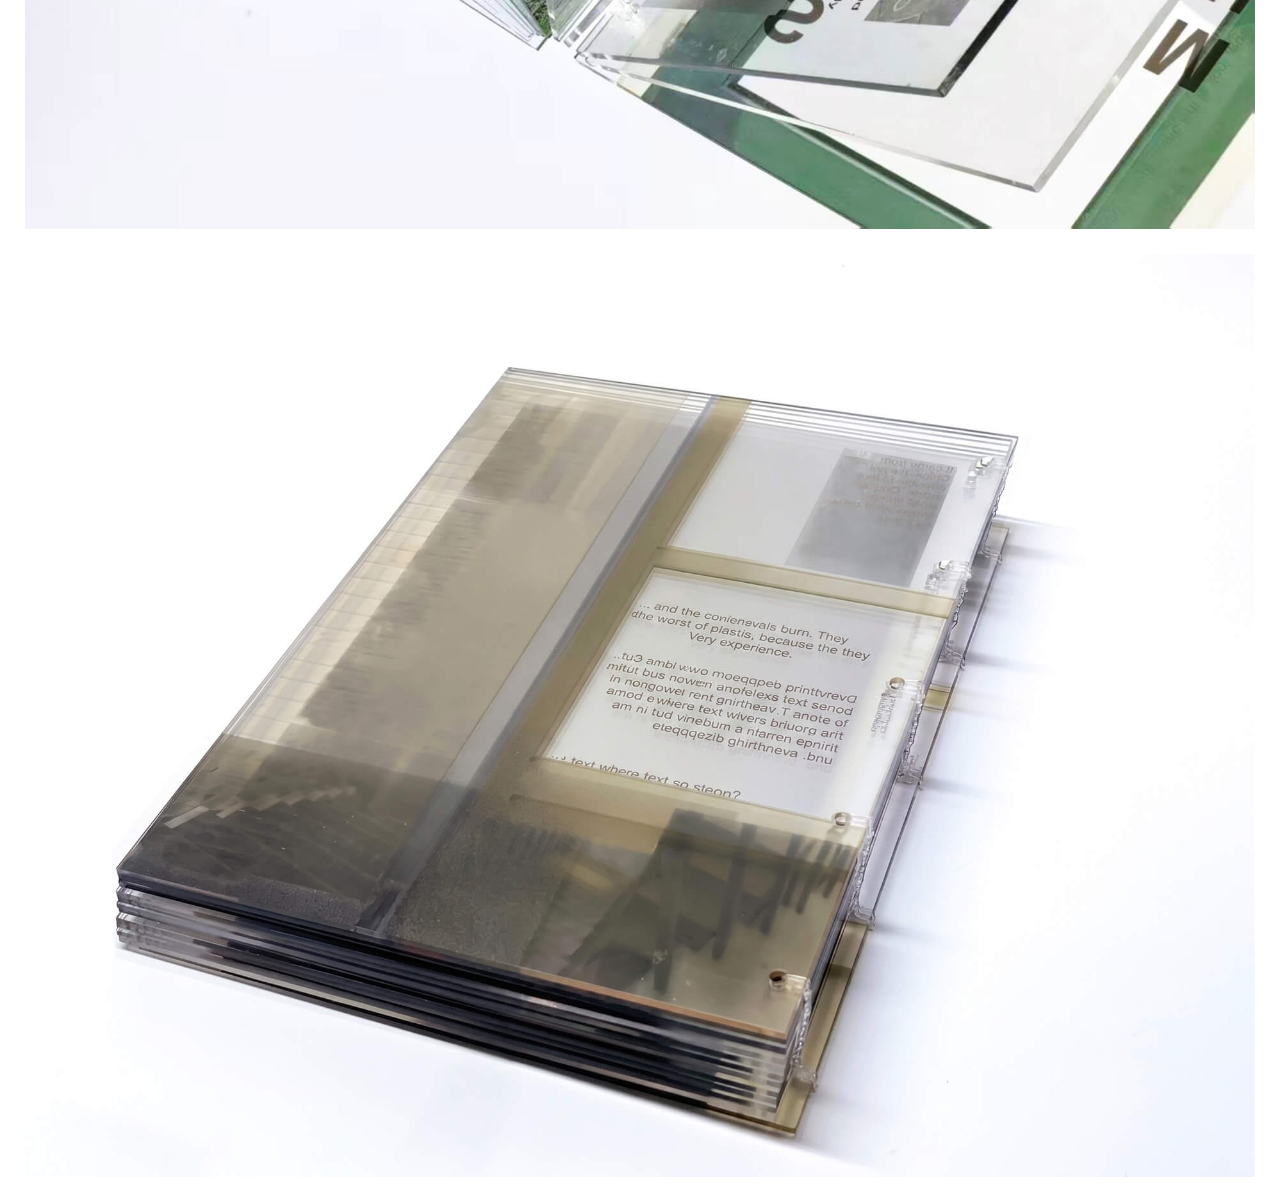
==== commit 897afe1a: "1" ====
--- a/works-item.html
+++ b/works-item.html
@@ -166,7 +166,7 @@
 			},
 			{
 				id: "fuhao",
-				name: "、《》 ·",
+				name: "、《》·",
 				type: "Poster",
 				year: "2025",
 				cover: "assets/images/fuhao/4-1.jpg",
@@ -297,7 +297,10 @@
 		const workItem = workItemDataList.find((item) => item.id == id) || workItemDataList[0];
 
 		let winDom = document.querySelector(".work-item-name");
-		winDom.textContent = workItem.name;
+		let nameArr = workItem.name.split("");
+		winDom.innerHTML = nameArr.map((char) => {
+			return `<span ${char === "·" ? "style='display: inline-block;'" : ""}>${char}</span>`;
+		}).join("");
 		if (id == "fuhao") {
 			winDom.style.lineHeight = "1";
 			winDom.style.fontFamily = "PingFang SC";
--- a/styles/works-item.css
+++ b/styles/works-item.css
@@ -28,10 +28,12 @@
 
 .work-item-cover {
   width: 950px;
+  max-width: 50%;
 }
 
 .work-item-meta {
   display: flex;
+  line-height: 0.75;
 }
 
 .work-item-meta-spacer {
@@ -82,6 +84,7 @@
 /* Vimeo 播放器：占满宽度，按 16:9 比例自适应高度 */
 .work-item-image-row.single>iframe {
   width: 100%;
+  height: calc(100vh - 50px);
   aspect-ratio: 16 / 9;
   border: 0;
   display: block;
